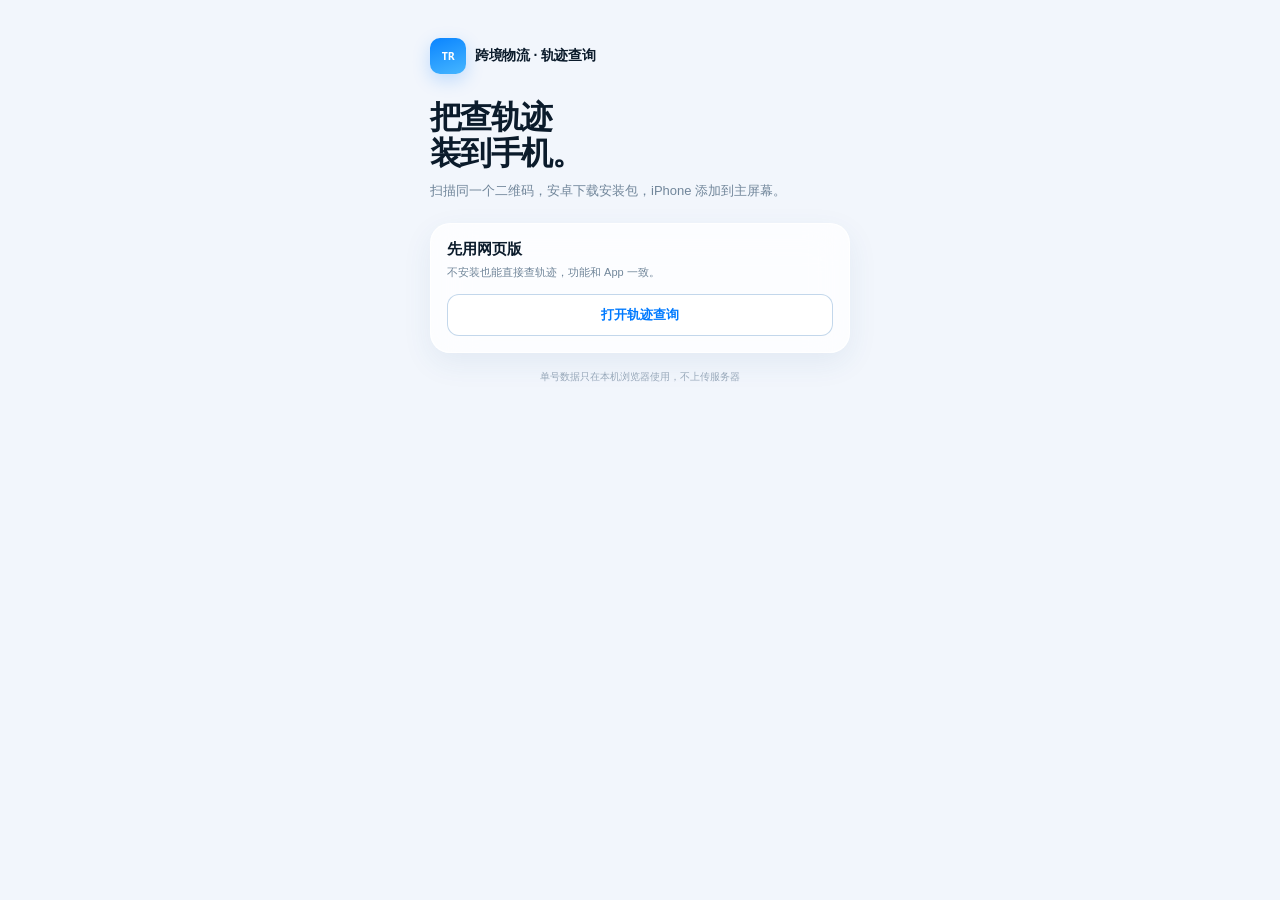
==== install.html @ bd44687c "deploy install.html" ====
<!DOCTYPE html>
<html lang="zh-CN">
<head>
<meta charset="UTF-8">
<meta name="viewport" content="width=device-width,initial-scale=1,maximum-scale=1,user-scalable=no,viewport-fit=cover">
<meta name="theme-color" content="#F5F7FB">
<meta name="apple-mobile-web-app-capable" content="yes">
<meta name="apple-mobile-web-app-status-bar-style" content="default">
<title>安装 · 跨境物流轨迹</title>
<style>
*{box-sizing:border-box}html,body{margin:0;min-height:100%;background:#F2F6FC;font-family:-apple-system,BlinkMacSystemFont,"SF Pro Text","PingFang SC","Microsoft YaHei",sans-serif;color:#0B1B2B}
body{display:flex;justify-content:center;padding:38px 20px calc(28px + env(safe-area-inset-bottom))}
.wrap{width:100%;max-width:420px}
.brand{display:flex;align-items:center;gap:9px;margin-bottom:26px}
.mark{width:36px;height:36px;border-radius:10px;background:linear-gradient(160deg,#0A84FF,#46B6FF);display:grid;place-items:center;color:#fff;font:700 11px Consolas,monospace;box-shadow:0 6px 18px rgba(0,122,255,.22)}
.brand b{font-size:14px;letter-spacing:-.02em}
h1{font-size:32px;line-height:1.12;letter-spacing:-.05em;margin:0 0 9px;font-weight:700}
.sub{font-size:13px;line-height:1.6;color:#71869A;margin:0 0 22px}
.card{background:rgba(255,255,255,.78);border:1px solid rgba(255,255,255,.95);border-radius:20px;padding:16px;margin-bottom:12px;box-shadow:0 10px 30px rgba(38,86,142,.08);backdrop-filter:blur(20px)}
.card h2{font-size:15px;margin:0 0 5px;font-weight:650}
.card p{font-size:11px;line-height:1.55;color:#71869A;margin:0 0 12px}
.btn{display:flex;align-items:center;justify-content:center;gap:6px;width:100%;height:42px;border-radius:12px;background:linear-gradient(180deg,#0A84FF,#0071E8);color:#fff;text-decoration:none;font-size:13px;font-weight:600;box-shadow:0 6px 16px rgba(0,122,255,.22)}
.btn.ghost{background:#fff;color:#007AFF;border:1px solid rgba(180,205,230,.8);box-shadow:none}
.steps{margin:0;padding-left:18px;font-size:11px;line-height:1.9;color:#536A7F}
.steps b{color:#0B1B2B}
.note{text-align:center;font-size:10px;color:#9AAABB;margin-top:16px;line-height:1.6}
.android-only,.ios-only{display:none}
@media(max-width:430px){h1{font-size:30px}}
</style>
</head>
<body>
<div class="wrap">
  <div class="brand"><div class="mark">TR</div><b>跨境物流 · 轨迹查询</b></div>
  <h1>把查轨迹<br>装到手机。</h1>
  <p class="sub">扫描同一个二维码，安卓下载安装包，iPhone 添加到主屏幕。</p>

  <div class="card android-only" id="androidCard">
    <h2>安卓 APK 压缩包</h2>
    <p>直接下载 APK 安装。首次安装需要在系统里允许「安装未知应用」。</p>
    <a class="btn" href="https://github.com/fls5885/mrzx-track/releases/download/v1.2/CrossBorderBrowser-Mobile.apk">下载安卓 APK</a>
  </div>

  <div class="card ios-only" id="iosCard">
    <h2>iPhone 安装</h2>
    <p>iPhone 不需要安装 APK，用 Safari 添加到主屏幕即可，使用体验接近 App。</p>
    <ol class="steps">
      <li>点击下方按钮，用 <b>Safari</b> 打开；</li>
      <li>点底部分享按钮 <b>□↑</b>；</li>
      <li>选择 <b>「添加到主屏幕」</b>。</li>
    </ol>
    <a class="btn" href="index.html" style="margin-top:10px">在 Safari 打开</a>
  </div>

  <div class="card" id="webCard">
    <h2>先用网页版</h2>
    <p>不安装也能直接查轨迹，功能和 App 一致。</p>
    <a class="btn ghost" href="index.html">打开轨迹查询</a>
  </div>

  <div class="note">单号数据只在本机浏览器使用，不上传服务器</div>
</div>
<script>
(function(){
  var ua=navigator.userAgent||'';
  var android=/Android/i.test(ua);
  var ios=/iPhone|iPad|iPod/i.test(ua)||(/Macintosh/.test(ua)&&navigator.maxTouchPoints>1);
  document.getElementById('androidCard').style.display=android?'block':'none';
  document.getElementById('iosCard').style.display=ios?'block':'none';
})();
</script>
</body>
</html>
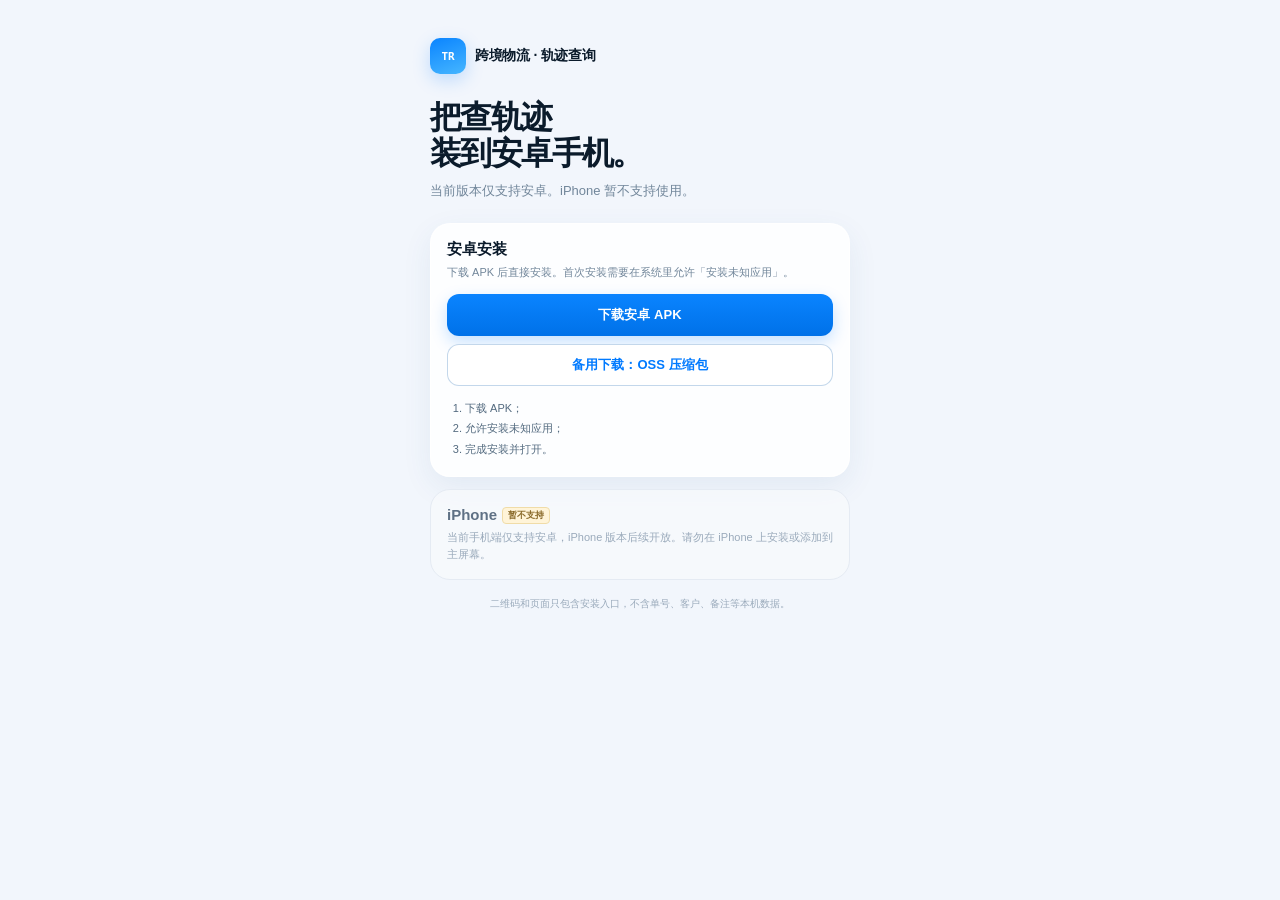
==== commit 45e97f73: "iphone unsupported notice" ====
--- a/install.html
+++ b/install.html
@@ -4,8 +4,6 @@
 <meta charset="UTF-8">
 <meta name="viewport" content="width=device-width,initial-scale=1,maximum-scale=1,user-scalable=no,viewport-fit=cover">
 <meta name="theme-color" content="#F5F7FB">
-<meta name="apple-mobile-web-app-capable" content="yes">
-<meta name="apple-mobile-web-app-status-bar-style" content="default">
 <title>安装 · 跨境物流轨迹</title>
 <style>
 *{box-sizing:border-box}html,body{margin:0;min-height:100%;background:#F2F6FC;font-family:-apple-system,BlinkMacSystemFont,"SF Pro Text","PingFang SC","Microsoft YaHei",sans-serif;color:#0B1B2B}
@@ -16,57 +14,44 @@
 .brand b{font-size:14px;letter-spacing:-.02em}
 h1{font-size:32px;line-height:1.12;letter-spacing:-.05em;margin:0 0 9px;font-weight:700}
 .sub{font-size:13px;line-height:1.6;color:#71869A;margin:0 0 22px}
-.card{background:rgba(255,255,255,.78);border:1px solid rgba(255,255,255,.95);border-radius:20px;padding:16px;margin-bottom:12px;box-shadow:0 10px 30px rgba(38,86,142,.08);backdrop-filter:blur(20px)}
+.card{background:rgba(255,255,255,.82);border:1px solid rgba(255,255,255,.95);border-radius:20px;padding:16px;margin-bottom:12px;box-shadow:0 10px 30px rgba(38,86,142,.08)}
 .card h2{font-size:15px;margin:0 0 5px;font-weight:650}
 .card p{font-size:11px;line-height:1.55;color:#71869A;margin:0 0 12px}
+.card.disabled{background:rgba(248,250,253,.78);border-color:#E5EBF3;box-shadow:none}
+.card.disabled h2{color:#5F7185}
+.card.disabled p{margin-bottom:0;color:#9AAABB}
+.disabled-tag{display:inline-block;font-size:9px;font-weight:600;color:#8A6A2A;background:#FFF4D8;border:1px solid #F0DCA8;border-radius:4px;padding:1px 5px;vertical-align:2px;margin-left:5px}
 .btn{display:flex;align-items:center;justify-content:center;gap:6px;width:100%;height:42px;border-radius:12px;background:linear-gradient(180deg,#0A84FF,#0071E8);color:#fff;text-decoration:none;font-size:13px;font-weight:600;box-shadow:0 6px 16px rgba(0,122,255,.22)}
-.btn.ghost{background:#fff;color:#007AFF;border:1px solid rgba(180,205,230,.8);box-shadow:none}
+.btn.ghost{background:#fff;color:#007AFF;border:1px solid rgba(180,205,230,.8);box-shadow:none;margin-top:8px}
 .steps{margin:0;padding-left:18px;font-size:11px;line-height:1.9;color:#536A7F}
 .steps b{color:#0B1B2B}
 .note{text-align:center;font-size:10px;color:#9AAABB;margin-top:16px;line-height:1.6}
-.android-only,.ios-only{display:none}
-@media(max-width:430px){h1{font-size:30px}}
 </style>
 </head>
 <body>
 <div class="wrap">
   <div class="brand"><div class="mark">TR</div><b>跨境物流 · 轨迹查询</b></div>
-  <h1>把查轨迹<br>装到手机。</h1>
-  <p class="sub">扫描同一个二维码，安卓下载安装包，iPhone 添加到主屏幕。</p>
+  <h1>把查轨迹<br>装到安卓手机。</h1>
+  <p class="sub">当前版本仅支持安卓。iPhone 暂不支持使用。</p>
 
-  <div class="card android-only" id="androidCard">
-    <h2>安卓 APK 压缩包</h2>
-    <p>直接下载 APK 安装。首次安装需要在系统里允许「安装未知应用」。</p>
+  <div class="card">
+    <h2>安卓安装</h2>
+    <p>下载 APK 后直接安装。首次安装需要在系统里允许「安装未知应用」。</p>
     <a class="btn" href="https://github.com/fls5885/mrzx-track/releases/download/v1.2/CrossBorderBrowser-Mobile.apk">下载安卓 APK</a>
+    <a class="btn ghost" href="https://fls5885-release.oss-cn-hangzhou.aliyuncs.com/mobile/CrossBorderBrowser-Android.zip">备用下载：OSS 压缩包</a>
+    <ol class="steps" style="margin-top:12px">
+      <li>下载 APK；</li>
+      <li>允许安装未知应用；</li>
+      <li>完成安装并打开。</li>
+    </ol>
   </div>
 
-  <div class="card ios-only" id="iosCard">
-    <h2>iPhone 安装</h2>
-    <p>iPhone 不需要安装 APK，用 Safari 添加到主屏幕即可，使用体验接近 App。</p>
-    <ol class="steps">
-      <li>点击下方按钮，用 <b>Safari</b> 打开；</li>
-      <li>点底部分享按钮 <b>□↑</b>；</li>
-      <li>选择 <b>「添加到主屏幕」</b>。</li>
-    </ol>
-    <a class="btn" href="index.html" style="margin-top:10px">在 Safari 打开</a>
+  <div class="card disabled">
+    <h2>iPhone<span class="disabled-tag">暂不支持</span></h2>
+    <p>当前手机端仅支持安卓，iPhone 版本后续开放。请勿在 iPhone 上安装或添加到主屏幕。</p>
   </div>
 
-  <div class="card" id="webCard">
-    <h2>先用网页版</h2>
-    <p>不安装也能直接查轨迹，功能和 App 一致。</p>
-    <a class="btn ghost" href="index.html">打开轨迹查询</a>
-  </div>
-
-  <div class="note">单号数据只在本机浏览器使用，不上传服务器</div>
+  <div class="note">二维码和页面只包含安装入口，不含单号、客户、备注等本机数据。</div>
 </div>
-<script>
-(function(){
-  var ua=navigator.userAgent||'';
-  var android=/Android/i.test(ua);
-  var ios=/iPhone|iPad|iPod/i.test(ua)||(/Macintosh/.test(ua)&&navigator.maxTouchPoints>1);
-  document.getElementById('androidCard').style.display=android?'block':'none';
-  document.getElementById('iosCard').style.display=ios?'block':'none';
-})();
-</script>
 </body>
 </html>
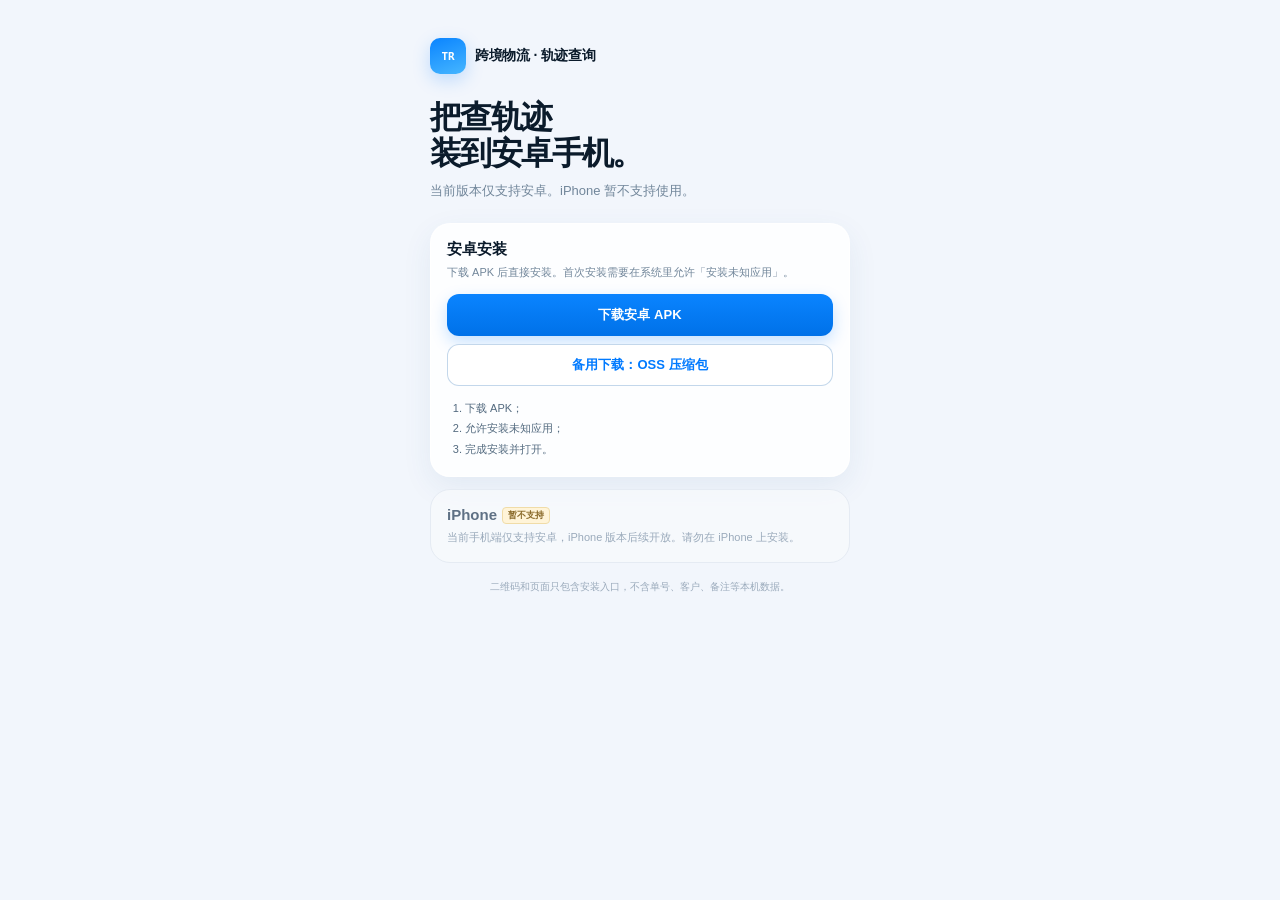
==== commit 9842fe3a: "clean iphone wording" ====
--- a/install.html
+++ b/install.html
@@ -48,7 +48,7 @@
 
   <div class="card disabled">
     <h2>iPhone<span class="disabled-tag">暂不支持</span></h2>
-    <p>当前手机端仅支持安卓，iPhone 版本后续开放。请勿在 iPhone 上安装或添加到主屏幕。</p>
+    <p>当前手机端仅支持安卓，iPhone 版本后续开放。请勿在 iPhone 上安装。</p>
   </div>
 
   <div class="note">二维码和页面只包含安装入口，不含单号、客户、备注等本机数据。</div>
